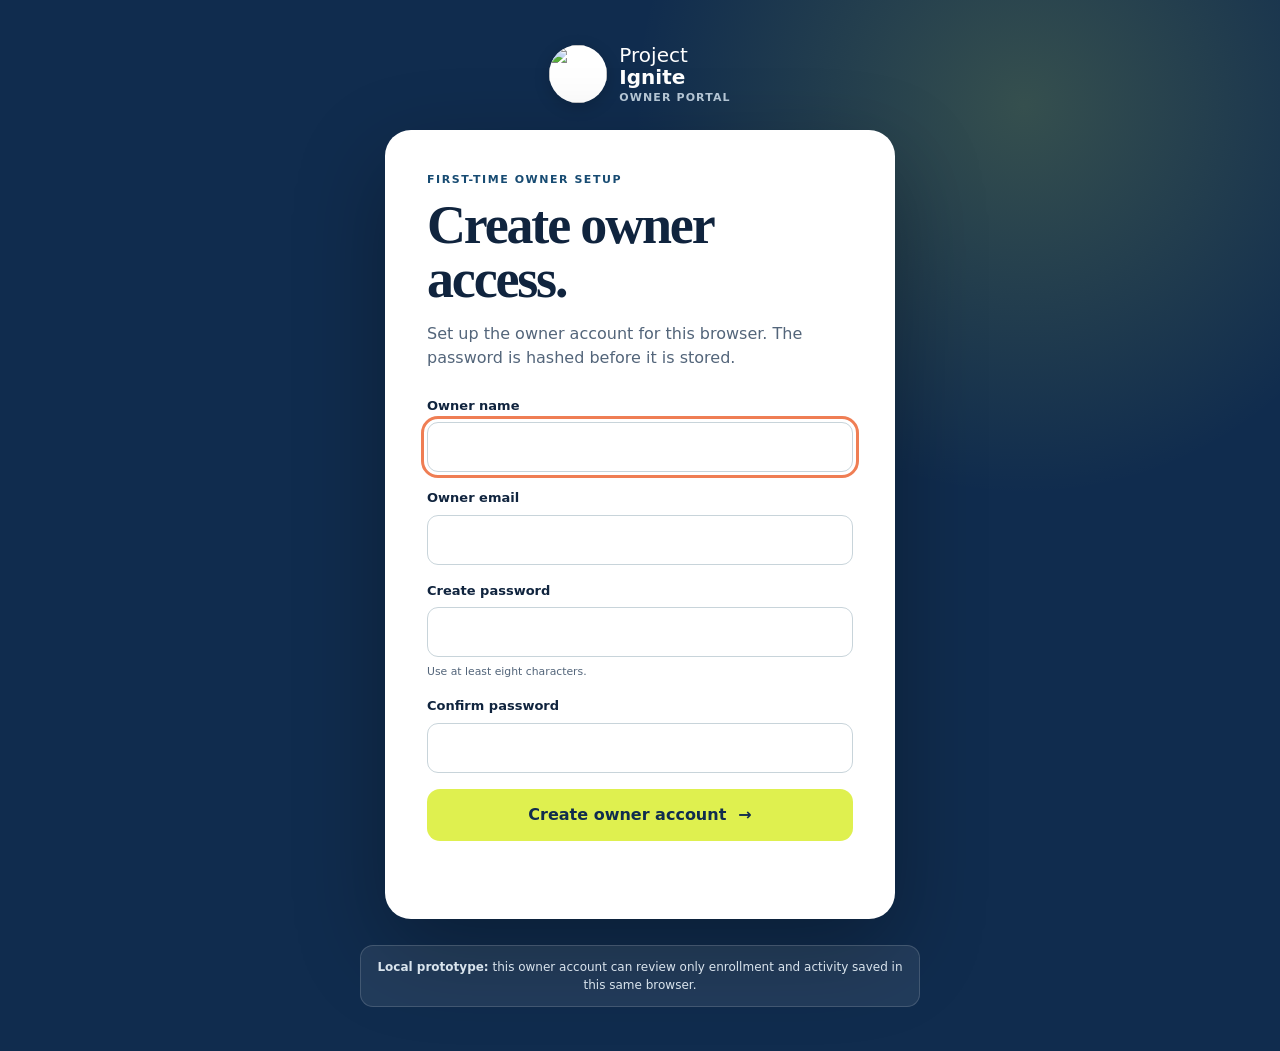
==== admin.html @ efcd8fb3 "Add files via upload" ====
<!doctype html>
<html lang="en">
  <head>
    <meta charset="utf-8" />
    <meta name="viewport" content="width=device-width, initial-scale=1, viewport-fit=cover" />
    <meta name="theme-color" content="#102c4e" />
    <meta name="description" content="Project Ignite owner portal for admissions, student progress, and content oversight." />
    <title>Owner Portal | Project Ignite</title>
    <link rel="icon" href="./assets/ignite-logo-192.png" type="image/png" />
    <link rel="stylesheet" href="./admin.css" />
  </head>
  <body>
    <noscript><p class="noscript-banner">JavaScript is required to use the Project Ignite owner portal.</p></noscript>
    <a class="skip-link" href="#main-content">Skip to main content</a>

    <main class="owner-auth-shell" id="authView">
      <a class="owner-brand" href="./index.html" aria-label="Return to Project Ignite">
        <img src="./assets/ignite-logo.webp" alt="" width="96" height="96" />
        <span>Project <strong>Ignite</strong><small>Owner portal</small></span>
      </a>

      <section class="owner-auth-card" id="setupPanel" aria-labelledby="setupTitle" hidden>
        <p class="eyebrow">FIRST-TIME OWNER SETUP</p>
        <h1 id="setupTitle">Create owner access.</h1>
        <p>Set up the owner account for this browser. The password is hashed before it is stored.</p>
        <form id="ownerSetupForm" novalidate>
          <label>Owner name<input id="ownerName" type="text" minlength="2" maxlength="80" autocomplete="name" required /></label>
          <label>Owner email<input id="ownerEmail" type="email" maxlength="120" autocomplete="email" required /></label>
          <label>Create password<input id="ownerPassword" type="password" minlength="8" maxlength="72" autocomplete="new-password" required /><small>Use at least eight characters.</small></label>
          <label>Confirm password<input id="ownerPasswordConfirm" type="password" minlength="8" maxlength="72" autocomplete="new-password" required /></label>
          <button class="owner-primary" type="submit">Create owner account <span aria-hidden="true">→</span></button>
          <p class="form-status" id="setupStatus" role="status" aria-live="polite"></p>
        </form>
      </section>

      <section class="owner-auth-card" id="loginPanel" aria-labelledby="ownerLoginTitle" hidden>
        <p class="eyebrow">PROTECTED OWNER ACCESS</p>
        <h1 id="ownerLoginTitle">Welcome back.</h1>
        <p>Sign in to review admissions, progress, and content readiness.</p>
        <form id="ownerLoginForm" novalidate>
          <label>Owner email<input id="ownerLoginEmail" type="email" maxlength="120" autocomplete="username" required /></label>
          <label>Password<input id="ownerLoginPassword" type="password" minlength="8" maxlength="72" autocomplete="current-password" required /></label>
          <button class="owner-primary" type="submit">Open owner dashboard <span aria-hidden="true">→</span></button>
          <p class="form-status" id="loginStatus" role="status" aria-live="polite"></p>
        </form>
        <a class="back-link" href="./index.html">← Return to the public website</a>
      </section>

      <p class="prototype-warning"><strong>Local prototype:</strong> this owner account can review only enrollment and activity saved in this same browser.</p>
    </main>

    <div class="owner-app" id="ownerApp" hidden>
      <header class="owner-topbar">
        <a class="owner-brand compact" href="./index.html">
          <img src="./assets/ignite-logo.webp" alt="" width="96" height="96" />
          <span>Project <strong>Ignite</strong><small>Owner portal</small></span>
        </a>
        <div class="owner-account">
          <span class="owner-avatar" id="ownerAvatar" aria-hidden="true">OW</span>
          <span><strong id="ownerDisplayName">Owner</strong><small>Super administrator</small></span>
          <button id="ownerLogout" type="button">Log out</button>
        </div>
      </header>

      <div class="owner-layout">
        <nav class="owner-sidebar" aria-label="Owner navigation">
          <a class="active" href="#overview"><span aria-hidden="true">⌂</span>Overview</a>
          <a href="#students"><span aria-hidden="true">◎</span>Students</a>
          <a href="#content"><span aria-hidden="true">▤</span>Content</a>
          <a href="#security"><span aria-hidden="true">◇</span>Security</a>
          <a href="./index.html"><span aria-hidden="true">↗</span>Public site</a>
        </nav>

        <main class="owner-main" id="main-content">
          <section class="owner-heading" id="overview">
            <div><p class="eyebrow">OWNER OVERVIEW</p><h1>Good decisions start with a clear view.</h1><p id="ownerScope">Reviewing data saved on this device.</p></div>
            <span class="live-pill"><i aria-hidden="true"></i>Local pilot live</span>
          </section>

          <section class="owner-notice" aria-label="Prototype limitation">
            <strong>Device-only data</strong>
            <p>The figures below are drawn from this browser. A production backend is required before you can see students enrolled on other devices.</p>
          </section>

          <section class="metric-grid" aria-label="Owner metrics">
            <article><span class="metric-icon lime">◎</span><div><small>Enrolled students</small><strong id="metricStudents">0</strong><p>Single-student pilot capacity</p></div></article>
            <article><span class="metric-icon blue">✓</span><div><small>Missions completed</small><strong id="metricMissions">0</strong><p>Saved student progress</p></div></article>
            <article><span class="metric-icon coral">◷</span><div><small>Focused minutes</small><strong id="metricMinutes">0</strong><p>Time spent in missions</p></div></article>
            <article><span class="metric-icon mint">↗</span><div><small>Mastery</small><strong id="metricMastery">0%</strong><p>Current demo mastery</p></div></article>
          </section>

          <section class="owner-panel" id="students" aria-labelledby="studentsTitle">
            <div class="panel-heading"><div><p class="eyebrow">ADMISSIONS</p><h2 id="studentsTitle">Student profiles</h2></div><span id="studentCountBadge">0 records</span></div>
            <div class="table-wrap">
              <table>
                <thead><tr><th>Student</th><th>Class</th><th>Admission ID</th><th>Enrolled</th><th>Status</th><th><span class="sr-only">Actions</span></th></tr></thead>
                <tbody id="studentTableBody"></tbody>
              </table>
            </div>
            <div class="empty-state" id="studentEmpty" hidden><strong>No student enrolled on this device.</strong><p>Complete the public enrollment form to create the first pilot profile.</p><a href="./index.html#admission">Open enrollment</a></div>
          </section>

          <section class="owner-panel" id="content" aria-labelledby="contentTitle">
            <div class="panel-heading"><div><p class="eyebrow">CONTENT GOVERNANCE</p><h2 id="contentTitle">Publication readiness</h2></div><span>Internal review</span></div>
            <div class="content-metrics">
              <article><strong id="contentIndexed">0</strong><span>Files indexed</span></article>
              <article><strong id="contentPublished">0</strong><span>Student-visible</span></article>
              <article><strong id="contentPending">0</strong><span>Awaiting review</span></article>
            </div>
            <p class="content-warning">Inventory-only files must remain hidden from students until privacy, academic, rights, and answer-key checks are complete.</p>
          </section>

          <section class="owner-panel security-panel" id="security" aria-labelledby="securityTitle">
            <div><p class="eyebrow">SECURITY STATUS</p><h2 id="securityTitle">Prototype controls</h2></div>
            <ul>
              <li><span>✓</span>Owner password stored as a salted hash</li>
              <li><span>✓</span>Owner session ends when the browser tab session ends</li>
              <li><span>✓</span>Student PIN is never displayed</li>
              <li class="warning"><span>!</span>Cloud authentication, audit logs, and multi-factor authentication are not connected yet</li>
            </ul>
          </section>
        </main>
      </div>
    </div>

    <dialog id="studentProfileDialog" aria-labelledby="profileTitle">
      <section class="profile-dialog-card">
        <button class="dialog-close" id="closeStudentProfile" type="button" aria-label="Close student profile">×</button>
        <p class="eyebrow">STUDENT PROFILE</p>
        <h2 id="profileTitle">Student details</h2>
        <dl class="profile-list">
          <div><dt>Student</dt><dd id="profileStudent">—</dd></div>
          <div><dt>Class</dt><dd id="profileClass">—</dd></div>
          <div><dt>Parent/guardian</dt><dd id="profileGuardian">—</dd></div>
          <div><dt>Guardian email</dt><dd id="profileEmail">—</dd></div>
          <div><dt>Contact</dt><dd id="profilePhone">—</dd></div>
          <div><dt>Admission ID</dt><dd id="profileAdmissionId">—</dd></div>
          <div><dt>Login ID</dt><dd id="profileLogin">—</dd></div>
          <div><dt>Enrolled</dt><dd id="profileDate">—</dd></div>
        </dl>
        <div class="profile-progress"><article><strong id="profileMissions">0</strong><span>Missions</span></article><article><strong id="profileMinutes">0</strong><span>Minutes</span></article><article><strong id="profileMastery">0%</strong><span>Mastery</span></article></div>
        <p class="profile-note">Login secrets are not available to owners. Production access recovery should use a secure reset process.</p>
      </section>
    </dialog>

    <script src="./data/catalog.js" defer></script>
    <script src="./admin.js" defer></script>
  </body>
</html>
---- admin.css ----
:root {
  color-scheme: light;
  --ink: #10243e;
  --ink-soft: #53657a;
  --navy: #102c4e;
  --navy-2: #174b72;
  --paper: #f5f7f2;
  --line: #dce4e8;
  --lime: #dff04f;
  --blue: #a9d8f1;
  --coral: #ffb59d;
  --mint: #bfe6d3;
  --shadow: 0 20px 55px rgba(16,44,78,.12);
}

* { box-sizing: border-box; }
html { scroll-behavior: smooth; -webkit-text-size-adjust: 100%; }
body { margin: 0; overflow-x: clip; color: var(--ink); background: var(--paper); font-family: "Segoe UI", Inter, system-ui, sans-serif; line-height: 1.5; }
img { display: block; max-width: 100%; }
button, input { font: inherit; }
button, a { -webkit-tap-highlight-color: transparent; }
button:focus-visible, a:focus-visible, input:focus-visible { outline: 3px solid #ef7e54; outline-offset: 3px; }
[hidden] { display: none !important; }
.sr-only { position: absolute; width: 1px; height: 1px; padding: 0; margin: -1px; overflow: hidden; clip: rect(0,0,0,0); white-space: nowrap; border: 0; }
.skip-link { position: fixed; z-index: 100; left: 12px; top: -80px; padding: 10px 14px; color: white; background: var(--navy); border-radius: 8px; }
.skip-link:focus { top: 12px; }
.eyebrow { margin: 0 0 9px; color: var(--navy-2); font-size: 11px; font-weight: 900; letter-spacing: .14em; }
.noscript-banner { margin: 0; padding: 12px; text-align: center; color: #77511c; background: #fff4d7; font-weight: 750; }

.owner-auth-shell { min-height: 100dvh; display: grid; place-items: center; align-content: center; gap: 26px; padding: 44px max(18px, env(safe-area-inset-right)) 44px max(18px, env(safe-area-inset-left)); background: radial-gradient(circle at 80% 10%, rgba(223,240,79,.18), transparent 28%), var(--navy); }
.owner-brand { display: inline-flex; align-items: center; gap: 12px; color: white; text-decoration: none; font-size: 20px; }
.owner-brand img { width: 58px; height: 58px; object-fit: contain; background: white; border-radius: 50%; box-shadow: 0 4px 16px rgba(0,0,0,.18); }
.owner-brand span { display: grid; line-height: 1.1; }
.owner-brand small { margin-top: 4px; color: #b8c9d8; font-size: 11px; font-weight: 700; text-transform: uppercase; letter-spacing: .1em; }
.owner-auth-card { width: min(100%, 510px); padding: clamp(26px, 5vw, 42px); background: white; border-radius: 26px; box-shadow: 0 32px 90px rgba(0,0,0,.3); }
.owner-auth-card h1 { margin: 0; font-family: Georgia, serif; font-size: clamp(38px, 6vw, 54px); font-weight: 600; letter-spacing: -.04em; line-height: 1; }
.owner-auth-card > p:not(.eyebrow) { color: var(--ink-soft); }
.owner-auth-card form { margin-top: 26px; }
.owner-auth-card label { display: grid; gap: 7px; margin-bottom: 16px; font-size: 13px; font-weight: 850; }
.owner-auth-card label small { color: var(--ink-soft); font-weight: 500; }
.owner-auth-card input { width: 100%; min-height: 50px; padding: 10px 12px; border: 1px solid #c8d4da; border-radius: 11px; font-size: 16px; }
.owner-auth-card input[aria-invalid="true"] { border-color: #c2412d; box-shadow: 0 0 0 3px rgba(194,65,45,.12); }
.owner-primary { width: 100%; min-height: 52px; display: flex; align-items: center; justify-content: center; gap: 12px; padding: 0 18px; color: var(--navy); background: var(--lime); border: 0; border-radius: 13px; cursor: pointer; font-weight: 900; }
.owner-primary:disabled { cursor: wait; opacity: .7; }
.form-status { min-height: 24px; margin: 12px 0 0; color: #a43425; font-size: 13px; font-weight: 750; }
.back-link { display: inline-block; margin-top: 8px; color: var(--navy-2); font-size: 13px; font-weight: 800; }
.prototype-warning { width: min(100%, 560px); margin: 0; padding: 12px 15px; color: #d9e4ed; background: rgba(255,255,255,.08); border: 1px solid rgba(255,255,255,.15); border-radius: 13px; text-align: center; font-size: 12px; }

.owner-app { min-height: 100dvh; }
.owner-topbar { position: sticky; z-index: 40; top: 0; min-height: 74px; display: flex; align-items: center; justify-content: space-between; gap: 20px; padding: 8px max(24px, env(safe-area-inset-right)) 8px max(24px, env(safe-area-inset-left)); background: rgba(16,44,78,.97); border-bottom: 1px solid rgba(255,255,255,.12); backdrop-filter: blur(15px); }
.owner-brand.compact img { width: 50px; height: 50px; }
.owner-brand.compact { font-size: 17px; }
.owner-account { display: flex; align-items: center; gap: 9px; color: white; }
.owner-account > span:not(.owner-avatar) { display: grid; line-height: 1.1; }
.owner-account small { color: #b8c9d8; }
.owner-avatar { display: grid; place-items: center; width: 40px; height: 40px; color: var(--navy); background: var(--lime); border-radius: 50%; font-size: 12px; font-weight: 900; }
.owner-account button { min-height: 42px; margin-left: 8px; padding: 0 14px; color: white; background: transparent; border: 1px solid rgba(255,255,255,.3); border-radius: 11px; cursor: pointer; font-weight: 800; }
.owner-layout { display: grid; grid-template-columns: 210px minmax(0,1fr); max-width: 1540px; margin: 0 auto; }
.owner-sidebar { position: sticky; top: 74px; height: calc(100dvh - 74px); display: flex; flex-direction: column; gap: 5px; padding: 28px 16px; background: white; border-right: 1px solid var(--line); }
.owner-sidebar a { min-height: 44px; display: flex; align-items: center; gap: 11px; padding: 0 13px; color: var(--ink-soft); border-radius: 11px; text-decoration: none; font-weight: 750; }
.owner-sidebar a:hover, .owner-sidebar a.active { color: var(--navy); background: #edf2f2; }
.owner-sidebar span { width: 20px; text-align: center; }
.owner-main { min-width: 0; padding: clamp(28px,4vw,58px); }
.owner-heading { display: flex; align-items: end; justify-content: space-between; gap: 24px; scroll-margin-top: 95px; }
.owner-heading h1 { max-width: 760px; margin: 0; font-family: Georgia, serif; font-size: clamp(38px,5vw,60px); font-weight: 600; letter-spacing: -.04em; line-height: 1.03; }
.owner-heading > div > p:last-child { color: var(--ink-soft); }
.live-pill { display: inline-flex; align-items: center; gap: 8px; padding: 8px 11px; color: #2a6d4e; background: #e6f6ed; border-radius: 99px; font-size: 12px; font-weight: 850; white-space: nowrap; }
.live-pill i { width: 8px; height: 8px; background: #2f9d68; border-radius: 50%; }
.owner-notice { display: grid; grid-template-columns: auto 1fr; gap: 14px; margin: 28px 0 18px; padding: 14px 16px; color: #664612; background: #fff4d7; border: 1px solid #f0dba8; border-radius: 13px; }
.owner-notice p { margin: 0; }
.metric-grid { display: grid; grid-template-columns: repeat(4,minmax(0,1fr)); gap: 13px; }
.metric-grid article { display: flex; align-items: flex-start; gap: 13px; min-height: 145px; padding: 20px; background: white; border: 1px solid var(--line); border-radius: 18px; box-shadow: 0 10px 26px rgba(16,44,78,.04); }
.metric-icon { flex: 0 0 auto; display: grid; place-items: center; width: 42px; height: 42px; border-radius: 13px; font-weight: 900; }
.lime { background: var(--lime); }.blue { background: var(--blue); }.coral { background: var(--coral); }.mint { background: var(--mint); }
.metric-grid article > div { display: grid; min-width: 0; }
.metric-grid small { color: var(--ink-soft); font-weight: 750; }
.metric-grid strong { margin: 3px 0; font-size: 30px; line-height: 1; }
.metric-grid p { margin: 2px 0 0; color: var(--ink-soft); font-size: 12px; }

.owner-panel { margin-top: 18px; padding: clamp(20px,3vw,30px); background: white; border: 1px solid var(--line); border-radius: 21px; box-shadow: 0 10px 30px rgba(16,44,78,.045); scroll-margin-top: 95px; }
.panel-heading { display: flex; align-items: center; justify-content: space-between; gap: 20px; margin-bottom: 18px; }
.panel-heading h2, .security-panel h2 { margin: 0; font-family: Georgia, serif; font-size: 32px; font-weight: 600; }
.panel-heading > span { padding: 7px 10px; color: var(--ink-soft); background: #edf2f2; border-radius: 99px; font-size: 12px; font-weight: 800; }
.table-wrap { width: 100%; overflow-x: auto; }
table { width: 100%; min-width: 760px; border-collapse: collapse; }
th, td { padding: 13px 12px; text-align: left; border-bottom: 1px solid var(--line); }
th { color: var(--ink-soft); font-size: 11px; letter-spacing: .08em; text-transform: uppercase; }
td { font-size: 14px; }
.status-chip { display: inline-flex; padding: 5px 9px; color: #2a6d4e; background: #e6f6ed; border-radius: 99px; font-size: 11px; font-weight: 850; }
.table-button { min-height: 38px; padding: 0 12px; color: var(--navy); background: white; border: 1px solid #b9c8cf; border-radius: 9px; cursor: pointer; font-weight: 800; }
.empty-state { padding: 38px 20px; text-align: center; color: var(--ink-soft); background: #f8faf8; border: 1px dashed #c8d4da; border-radius: 14px; }
.empty-state strong { color: var(--ink); }
.empty-state p { margin: 5px 0 14px; }
.empty-state a { color: var(--navy-2); font-weight: 850; }
.content-metrics { display: grid; grid-template-columns: repeat(3,1fr); gap: 12px; }
.content-metrics article { display: grid; padding: 18px; background: #f8faf8; border: 1px solid var(--line); border-radius: 14px; }
.content-metrics strong { font-size: 27px; }
.content-metrics span { color: var(--ink-soft); font-size: 12px; }
.content-warning { margin: 16px 0 0; padding: 13px 15px; color: #77511c; background: #fff4d7; border-radius: 12px; font-size: 13px; }
.security-panel { display: grid; grid-template-columns: minmax(220px,.7fr) minmax(0,1.3fr); gap: 32px; align-items: start; }
.security-panel ul { display: grid; gap: 10px; margin: 0; padding: 0; list-style: none; }
.security-panel li { display: grid; grid-template-columns: 24px 1fr; gap: 9px; color: var(--ink-soft); }
.security-panel li span { display: grid; place-items: center; width: 22px; height: 22px; color: #2a6d4e; background: #e6f6ed; border-radius: 50%; font-size: 11px; font-weight: 900; }
.security-panel li.warning span { color: #8a5413; background: #fff0c2; }

dialog { width: min(620px,calc(100% - 24px)); max-height: calc(100dvh - 24px); padding: 0; overflow: auto; color: var(--ink); background: transparent; border: 0; border-radius: 24px; box-shadow: 0 30px 90px rgba(16,36,62,.34); }
dialog::backdrop { background: rgba(8,23,39,.7); backdrop-filter: blur(5px); }
.profile-dialog-card { position: relative; padding: clamp(26px,5vw,40px); background: white; }
.profile-dialog-card h2 { margin: 0; padding-right: 45px; font-family: Georgia, serif; font-size: 38px; }
.dialog-close { position: absolute; right: 16px; top: 14px; display: grid; place-items: center; width: 44px; height: 44px; color: var(--ink); background: #edf2f2; border: 0; border-radius: 50%; cursor: pointer; font-size: 25px; }
.profile-list { display: grid; margin: 24px 0; border-top: 1px solid var(--line); }
.profile-list > div { display: grid; grid-template-columns: minmax(140px,.8fr) minmax(0,1.2fr); gap: 14px; padding: 11px 0; border-bottom: 1px solid var(--line); }
.profile-list dt { color: var(--ink-soft); font-size: 12px; font-weight: 800; }
.profile-list dd { margin: 0; overflow-wrap: anywhere; font-weight: 750; }
.profile-progress { display: grid; grid-template-columns: repeat(3,1fr); gap: 9px; }
.profile-progress article { display: grid; padding: 13px; text-align: center; background: #edf2f2; border-radius: 11px; }
.profile-progress strong { font-size: 23px; }
.profile-progress span { color: var(--ink-soft); font-size: 11px; }
.profile-note { padding: 12px; color: var(--ink-soft); background: #fff4d7; border-radius: 11px; font-size: 12px; }

@media (max-width: 1100px) {
  .metric-grid { grid-template-columns: repeat(2,1fr); }
  .owner-layout { grid-template-columns: 82px minmax(0,1fr); }
  .owner-sidebar { padding: 22px 10px; }
  .owner-sidebar a { justify-content: center; padding: 0; font-size: 0; }
  .owner-sidebar span { font-size: 18px; }
}

@media (max-width: 720px) {
  .owner-topbar { min-height: 66px; padding: 8px max(12px,env(safe-area-inset-right)) 8px max(12px,env(safe-area-inset-left)); }
  .owner-brand.compact img { width: 44px; height: 44px; }
  .owner-brand.compact > span { display: none; }
  .owner-account > span:not(.owner-avatar) { display: none; }
  .owner-account button { margin-left: 0; padding: 0 10px; }
  .owner-layout { display: block; }
  .owner-sidebar { position: fixed; z-index: 35; top: auto; left: 0; right: 0; bottom: 0; height: auto; display: grid; grid-template-columns: repeat(5,1fr); gap: 3px; padding: 7px max(7px,env(safe-area-inset-right)) max(7px,env(safe-area-inset-bottom)) max(7px,env(safe-area-inset-left)); border-top: 1px solid var(--line); border-right: 0; }
  .owner-sidebar a { min-height: 48px; font-size: 0; }
  .owner-main { padding: 28px 14px calc(90px + env(safe-area-inset-bottom)); }
  .owner-heading { align-items: flex-start; flex-direction: column; }
  .owner-notice { grid-template-columns: 1fr; gap: 3px; }
  .metric-grid { grid-template-columns: 1fr; }
  .metric-grid article { min-height: 115px; }
  .panel-heading { align-items: flex-start; flex-direction: column; }
  .content-metrics { grid-template-columns: 1fr; }
  .security-panel { grid-template-columns: 1fr; }
  .profile-list > div { grid-template-columns: 1fr; gap: 2px; }
}

@media (max-width: 390px) {
  .owner-auth-card { padding: 25px 18px; }
  .profile-progress { grid-template-columns: 1fr; }
}

@media (hover:none), (pointer:coarse) { button, a { touch-action: manipulation; } }
@media (prefers-reduced-motion:reduce) { html { scroll-behavior: auto; } *,*::before,*::after { transition: none !important; } }
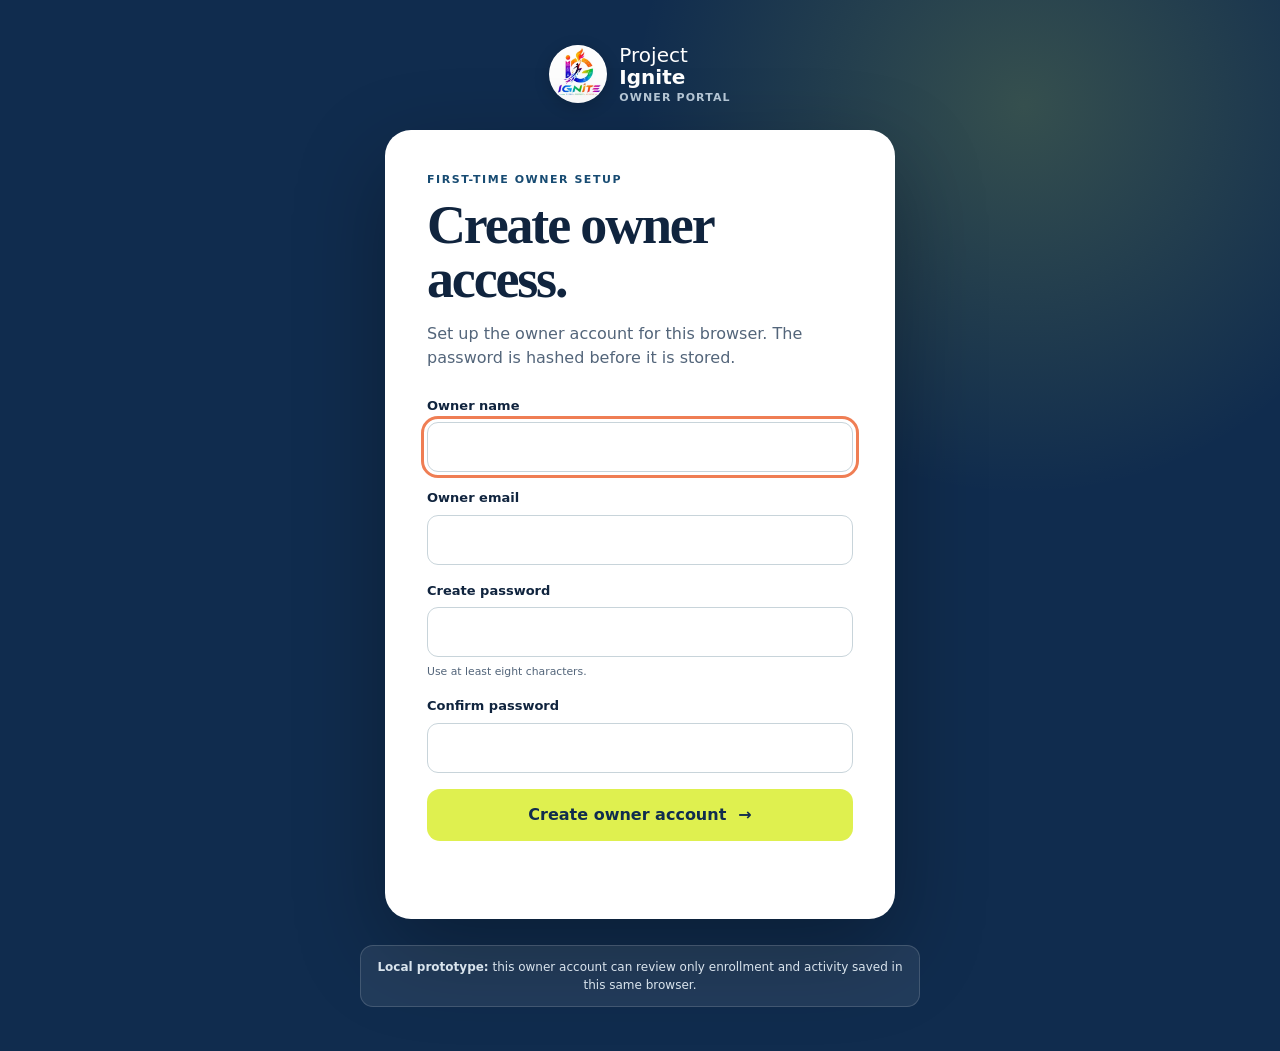
==== commit ccc9a2ab: "Repair sample learning flow and add gamified mistake recovery" ====
--- a/admin.html
+++ b/admin.html
@@ -1,149 +1,151 @@
-<!doctype html>
-<html lang="en">
-  <head>
-    <meta charset="utf-8" />
-    <meta name="viewport" content="width=device-width, initial-scale=1, viewport-fit=cover" />
-    <meta name="theme-color" content="#102c4e" />
-    <meta name="description" content="Project Ignite owner portal for admissions, student progress, and content oversight." />
-    <title>Owner Portal | Project Ignite</title>
-    <link rel="icon" href="./assets/ignite-logo-192.png" type="image/png" />
-    <link rel="stylesheet" href="./admin.css" />
-  </head>
-  <body>
-    <noscript><p class="noscript-banner">JavaScript is required to use the Project Ignite owner portal.</p></noscript>
-    <a class="skip-link" href="#main-content">Skip to main content</a>
-
-    <main class="owner-auth-shell" id="authView">
-      <a class="owner-brand" href="./index.html" aria-label="Return to Project Ignite">
-        <img src="./assets/ignite-logo.webp" alt="" width="96" height="96" />
-        <span>Project <strong>Ignite</strong><small>Owner portal</small></span>
-      </a>
-
-      <section class="owner-auth-card" id="setupPanel" aria-labelledby="setupTitle" hidden>
-        <p class="eyebrow">FIRST-TIME OWNER SETUP</p>
-        <h1 id="setupTitle">Create owner access.</h1>
-        <p>Set up the owner account for this browser. The password is hashed before it is stored.</p>
-        <form id="ownerSetupForm" novalidate>
-          <label>Owner name<input id="ownerName" type="text" minlength="2" maxlength="80" autocomplete="name" required /></label>
-          <label>Owner email<input id="ownerEmail" type="email" maxlength="120" autocomplete="email" required /></label>
-          <label>Create password<input id="ownerPassword" type="password" minlength="8" maxlength="72" autocomplete="new-password" required /><small>Use at least eight characters.</small></label>
-          <label>Confirm password<input id="ownerPasswordConfirm" type="password" minlength="8" maxlength="72" autocomplete="new-password" required /></label>
-          <button class="owner-primary" type="submit">Create owner account <span aria-hidden="true">→</span></button>
-          <p class="form-status" id="setupStatus" role="status" aria-live="polite"></p>
-        </form>
-      </section>
-
-      <section class="owner-auth-card" id="loginPanel" aria-labelledby="ownerLoginTitle" hidden>
-        <p class="eyebrow">PROTECTED OWNER ACCESS</p>
-        <h1 id="ownerLoginTitle">Welcome back.</h1>
-        <p>Sign in to review admissions, progress, and content readiness.</p>
-        <form id="ownerLoginForm" novalidate>
-          <label>Owner email<input id="ownerLoginEmail" type="email" maxlength="120" autocomplete="username" required /></label>
-          <label>Password<input id="ownerLoginPassword" type="password" minlength="8" maxlength="72" autocomplete="current-password" required /></label>
-          <button class="owner-primary" type="submit">Open owner dashboard <span aria-hidden="true">→</span></button>
-          <p class="form-status" id="loginStatus" role="status" aria-live="polite"></p>
-        </form>
-        <a class="back-link" href="./index.html">← Return to the public website</a>
-      </section>
-
-      <p class="prototype-warning"><strong>Local prototype:</strong> this owner account can review only enrollment and activity saved in this same browser.</p>
-    </main>
-
-    <div class="owner-app" id="ownerApp" hidden>
-      <header class="owner-topbar">
-        <a class="owner-brand compact" href="./index.html">
-          <img src="./assets/ignite-logo.webp" alt="" width="96" height="96" />
-          <span>Project <strong>Ignite</strong><small>Owner portal</small></span>
-        </a>
-        <div class="owner-account">
-          <span class="owner-avatar" id="ownerAvatar" aria-hidden="true">OW</span>
-          <span><strong id="ownerDisplayName">Owner</strong><small>Super administrator</small></span>
-          <button id="ownerLogout" type="button">Log out</button>
-        </div>
-      </header>
-
-      <div class="owner-layout">
-        <nav class="owner-sidebar" aria-label="Owner navigation">
-          <a class="active" href="#overview"><span aria-hidden="true">⌂</span>Overview</a>
-          <a href="#students"><span aria-hidden="true">◎</span>Students</a>
-          <a href="#content"><span aria-hidden="true">▤</span>Content</a>
-          <a href="#security"><span aria-hidden="true">◇</span>Security</a>
-          <a href="./index.html"><span aria-hidden="true">↗</span>Public site</a>
-        </nav>
-
-        <main class="owner-main" id="main-content">
-          <section class="owner-heading" id="overview">
-            <div><p class="eyebrow">OWNER OVERVIEW</p><h1>Good decisions start with a clear view.</h1><p id="ownerScope">Reviewing data saved on this device.</p></div>
-            <span class="live-pill"><i aria-hidden="true"></i>Local pilot live</span>
-          </section>
-
-          <section class="owner-notice" aria-label="Prototype limitation">
-            <strong>Device-only data</strong>
-            <p>The figures below are drawn from this browser. A production backend is required before you can see students enrolled on other devices.</p>
-          </section>
-
-          <section class="metric-grid" aria-label="Owner metrics">
-            <article><span class="metric-icon lime">◎</span><div><small>Enrolled students</small><strong id="metricStudents">0</strong><p>Single-student pilot capacity</p></div></article>
-            <article><span class="metric-icon blue">✓</span><div><small>Missions completed</small><strong id="metricMissions">0</strong><p>Saved student progress</p></div></article>
-            <article><span class="metric-icon coral">◷</span><div><small>Focused minutes</small><strong id="metricMinutes">0</strong><p>Time spent in missions</p></div></article>
-            <article><span class="metric-icon mint">↗</span><div><small>Mastery</small><strong id="metricMastery">0%</strong><p>Current demo mastery</p></div></article>
-          </section>
-
-          <section class="owner-panel" id="students" aria-labelledby="studentsTitle">
-            <div class="panel-heading"><div><p class="eyebrow">ADMISSIONS</p><h2 id="studentsTitle">Student profiles</h2></div><span id="studentCountBadge">0 records</span></div>
-            <div class="table-wrap">
-              <table>
-                <thead><tr><th>Student</th><th>Class</th><th>Admission ID</th><th>Enrolled</th><th>Status</th><th><span class="sr-only">Actions</span></th></tr></thead>
-                <tbody id="studentTableBody"></tbody>
-              </table>
-            </div>
-            <div class="empty-state" id="studentEmpty" hidden><strong>No student enrolled on this device.</strong><p>Complete the public enrollment form to create the first pilot profile.</p><a href="./index.html#admission">Open enrollment</a></div>
-          </section>
-
-          <section class="owner-panel" id="content" aria-labelledby="contentTitle">
-            <div class="panel-heading"><div><p class="eyebrow">CONTENT GOVERNANCE</p><h2 id="contentTitle">Publication readiness</h2></div><span>Internal review</span></div>
-            <div class="content-metrics">
-              <article><strong id="contentIndexed">0</strong><span>Files indexed</span></article>
-              <article><strong id="contentPublished">0</strong><span>Student-visible</span></article>
-              <article><strong id="contentPending">0</strong><span>Awaiting review</span></article>
-            </div>
-            <p class="content-warning">Inventory-only files must remain hidden from students until privacy, academic, rights, and answer-key checks are complete.</p>
-          </section>
-
-          <section class="owner-panel security-panel" id="security" aria-labelledby="securityTitle">
-            <div><p class="eyebrow">SECURITY STATUS</p><h2 id="securityTitle">Prototype controls</h2></div>
-            <ul>
-              <li><span>✓</span>Owner password stored as a salted hash</li>
-              <li><span>✓</span>Owner session ends when the browser tab session ends</li>
-              <li><span>✓</span>Student PIN is never displayed</li>
-              <li class="warning"><span>!</span>Cloud authentication, audit logs, and multi-factor authentication are not connected yet</li>
-            </ul>
-          </section>
-        </main>
-      </div>
-    </div>
-
-    <dialog id="studentProfileDialog" aria-labelledby="profileTitle">
-      <section class="profile-dialog-card">
-        <button class="dialog-close" id="closeStudentProfile" type="button" aria-label="Close student profile">×</button>
-        <p class="eyebrow">STUDENT PROFILE</p>
-        <h2 id="profileTitle">Student details</h2>
-        <dl class="profile-list">
-          <div><dt>Student</dt><dd id="profileStudent">—</dd></div>
-          <div><dt>Class</dt><dd id="profileClass">—</dd></div>
-          <div><dt>Parent/guardian</dt><dd id="profileGuardian">—</dd></div>
-          <div><dt>Guardian email</dt><dd id="profileEmail">—</dd></div>
-          <div><dt>Contact</dt><dd id="profilePhone">—</dd></div>
-          <div><dt>Admission ID</dt><dd id="profileAdmissionId">—</dd></div>
-          <div><dt>Login ID</dt><dd id="profileLogin">—</dd></div>
-          <div><dt>Enrolled</dt><dd id="profileDate">—</dd></div>
-        </dl>
-        <div class="profile-progress"><article><strong id="profileMissions">0</strong><span>Missions</span></article><article><strong id="profileMinutes">0</strong><span>Minutes</span></article><article><strong id="profileMastery">0%</strong><span>Mastery</span></article></div>
-        <p class="profile-note">Login secrets are not available to owners. Production access recovery should use a secure reset process.</p>
-      </section>
-    </dialog>
-
-    <script src="./data/catalog.js" defer></script>
-    <script src="./admin.js" defer></script>
-  </body>
-</html>
+<!doctype html>
+<html lang="en">
+  <head>
+    <meta charset="utf-8" />
+    <meta name="viewport" content="width=device-width, initial-scale=1, viewport-fit=cover" />
+    <meta name="theme-color" content="#102c4e" />
+    <meta name="description" content="Project Ignite owner portal for admissions, student progress, and content oversight." />
+    <title>Owner Portal | Project Ignite</title>
+    <link rel="icon" href="./assets/ignite-logo-192.png" type="image/png" />
+    <link rel="stylesheet" href="./admin.css" />
+  </head>
+  <body>
+    <noscript><p class="noscript-banner">JavaScript is required to use the Project Ignite owner portal.</p></noscript>
+    <a class="skip-link" href="#main-content">Skip to main content</a>
+
+    <main class="owner-auth-shell" id="authView">
+      <a class="owner-brand" href="./index.html" aria-label="Return to Project Ignite">
+        <img src="./assets/ignite-logo.webp" alt="" width="96" height="96" />
+        <span>Project <strong>Ignite</strong><small>Owner portal</small></span>
+      </a>
+
+      <section class="owner-auth-card" id="setupPanel" aria-labelledby="setupTitle" hidden>
+        <p class="eyebrow">FIRST-TIME OWNER SETUP</p>
+        <h1 id="setupTitle">Create owner access.</h1>
+        <p>Set up the owner account for this browser. The password is hashed before it is stored.</p>
+        <form id="ownerSetupForm" novalidate>
+          <label>Owner name<input id="ownerName" type="text" minlength="2" maxlength="80" autocomplete="name" required /></label>
+          <label>Owner email<input id="ownerEmail" type="email" maxlength="120" autocomplete="email" required /></label>
+          <label>Create password<input id="ownerPassword" type="password" minlength="8" maxlength="72" autocomplete="new-password" required /><small>Use at least eight characters.</small></label>
+          <label>Confirm password<input id="ownerPasswordConfirm" type="password" minlength="8" maxlength="72" autocomplete="new-password" required /></label>
+          <button class="owner-primary" type="submit">Create owner account <span aria-hidden="true">→</span></button>
+          <p class="form-status" id="setupStatus" role="status" aria-live="polite"></p>
+        </form>
+      </section>
+
+      <section class="owner-auth-card" id="loginPanel" aria-labelledby="ownerLoginTitle" hidden>
+        <p class="eyebrow">PROTECTED OWNER ACCESS</p>
+        <h1 id="ownerLoginTitle">Welcome back.</h1>
+        <p>Sign in to review admissions, progress, and content readiness.</p>
+        <form id="ownerLoginForm" novalidate>
+          <label>Owner email<input id="ownerLoginEmail" type="email" maxlength="120" autocomplete="username" required /></label>
+          <label>Password<input id="ownerLoginPassword" type="password" minlength="8" maxlength="72" autocomplete="current-password" required /></label>
+          <button class="owner-primary" type="submit">Open owner dashboard <span aria-hidden="true">→</span></button>
+          <p class="form-status" id="loginStatus" role="status" aria-live="polite"></p>
+        </form>
+        <a class="back-link" href="./index.html">← Return to the public website</a>
+      </section>
+
+      <p class="prototype-warning"><strong>Local prototype:</strong> this owner account can review only enrollment and activity saved in this same browser.</p>
+    </main>
+
+    <div class="owner-app" id="ownerApp" hidden>
+      <header class="owner-topbar">
+        <a class="owner-brand compact" href="./index.html">
+          <img src="./assets/ignite-logo.webp" alt="" width="96" height="96" />
+          <span>Project <strong>Ignite</strong><small>Owner portal</small></span>
+        </a>
+        <div class="owner-account">
+          <span class="owner-avatar" id="ownerAvatar" aria-hidden="true">OW</span>
+          <span><strong id="ownerDisplayName">Owner</strong><small>Super administrator</small></span>
+          <button id="ownerLogout" type="button">Log out</button>
+        </div>
+      </header>
+
+      <div class="owner-layout">
+        <nav class="owner-sidebar" aria-label="Owner navigation">
+          <a class="active" href="#overview"><span aria-hidden="true">⌂</span>Overview</a>
+          <a href="#students"><span aria-hidden="true">◎</span>Students</a>
+          <a href="#content"><span aria-hidden="true">▤</span>Content</a>
+          <a href="#security"><span aria-hidden="true">◇</span>Security</a>
+          <a href="./index.html"><span aria-hidden="true">↗</span>Public site</a>
+        </nav>
+
+        <main class="owner-main" id="main-content">
+          <section class="owner-heading" id="overview">
+            <div><p class="eyebrow">OWNER OVERVIEW</p><h1>Good decisions start with a clear view.</h1><p id="ownerScope">Reviewing data saved on this device.</p></div>
+            <span class="live-pill"><i aria-hidden="true"></i>Local pilot live</span>
+          </section>
+
+          <section class="owner-notice" aria-label="Prototype limitation">
+            <strong>Device-only data</strong>
+            <p>The figures below are drawn from this browser. A production backend is required before you can see students enrolled on other devices.</p>
+          </section>
+
+          <section class="metric-grid" aria-label="Owner metrics">
+            <article><span class="metric-icon lime">◎</span><div><small>Enrolled students</small><strong id="metricStudents">0</strong><p>Single-student pilot capacity</p></div></article>
+            <article><span class="metric-icon blue">✓</span><div><small>Missions completed</small><strong id="metricMissions">0</strong><p>Saved student progress</p></div></article>
+            <article><span class="metric-icon coral">◷</span><div><small>Focused minutes</small><strong id="metricMinutes">0</strong><p>Time spent in missions</p></div></article>
+            <article><span class="metric-icon mint">↗</span><div><small>Mastery</small><strong id="metricMastery">0%</strong><p>Current demo mastery</p></div></article>
+          </section>
+
+          <section class="owner-panel" id="students" aria-labelledby="studentsTitle">
+            <div class="panel-heading"><div><p class="eyebrow">ADMISSIONS</p><h2 id="studentsTitle">Student profiles</h2></div><span id="studentCountBadge">0 records</span></div>
+            <div class="table-wrap">
+              <table>
+                <thead><tr><th>Student</th><th>Class</th><th>Admission ID</th><th>Enrolled</th><th>Status</th><th><span class="sr-only">Actions</span></th></tr></thead>
+                <tbody id="studentTableBody"></tbody>
+              </table>
+            </div>
+            <div class="empty-state" id="studentEmpty" hidden><strong>No student enrolled on this device.</strong><p>Complete the public enrollment form to create the first pilot profile.</p><a href="./index.html#admission">Open enrollment</a></div>
+          </section>
+
+          <section class="owner-panel" id="content" aria-labelledby="contentTitle">
+            <div class="panel-heading"><div><p class="eyebrow">CONTENT GOVERNANCE</p><h2 id="contentTitle">Publication readiness</h2></div><span>Internal review</span></div>
+            <div class="content-metrics">
+              <article><strong id="contentIndexed">0</strong><span>Files indexed</span></article>
+              <article><strong id="contentPublished">0</strong><span>Student-visible</span></article>
+              <article><strong id="contentPending">0</strong><span>Awaiting review</span></article>
+            </div>
+            <p class="content-warning">Inventory-only files must remain hidden from students until privacy, academic, rights, and answer-key checks are complete.</p>
+          </section>
+
+          <section class="owner-panel security-panel" id="security" aria-labelledby="securityTitle">
+            <div><p class="eyebrow">SECURITY STATUS</p><h2 id="securityTitle">Prototype controls</h2></div>
+            <ul>
+              <li><span>✓</span>Owner password stored as a salted hash</li>
+              <li><span>✓</span>Owner session ends when the browser tab session ends</li>
+              <li><span>✓</span>Student PIN is never displayed</li>
+              <li class="warning"><span>!</span>Cloud authentication, audit logs, and multi-factor authentication are not connected yet</li>
+            </ul>
+          </section>
+        </main>
+      </div>
+    </div>
+
+    <dialog id="studentProfileDialog" aria-labelledby="profileTitle">
+      <section class="profile-dialog-card">
+        <button class="dialog-close" id="closeStudentProfile" type="button" aria-label="Close student profile">×</button>
+        <p class="eyebrow">STUDENT PROFILE</p>
+        <h2 id="profileTitle">Student details</h2>
+        <dl class="profile-list">
+          <div><dt>Student</dt><dd id="profileStudent">—</dd></div>
+          <div><dt>Class</dt><dd id="profileClass">—</dd></div>
+          <div><dt>Parent/guardian</dt><dd id="profileGuardian">—</dd></div>
+          <div><dt>Guardian email</dt><dd id="profileEmail">—</dd></div>
+          <div><dt>Contact</dt><dd id="profilePhone">—</dd></div>
+          <div><dt>Admission ID</dt><dd id="profileAdmissionId">—</dd></div>
+          <div><dt>Login ID</dt><dd id="profileLogin">—</dd></div>
+          <div><dt>Enrolled</dt><dd id="profileDate">—</dd></div>
+        </dl>
+        <div class="profile-progress"><article><strong id="profileMissions">0</strong><span>Missions</span></article><article><strong id="profileMinutes">0</strong><span>Minutes</span></article><article><strong id="profileMastery">0%</strong><span>Mastery</span></article></div>
+        <p class="profile-note">Login secrets are not available to owners. Production access recovery should use a secure reset process.</p>
+      </section>
+    </dialog>
+
+    <script src="./platform-config.js" defer></script>
+    <script src="./api-client.js" defer></script>
+    <script src="./data/catalog.js" defer></script>
+    <script src="./admin.js" defer></script>
+  </body>
+</html>
